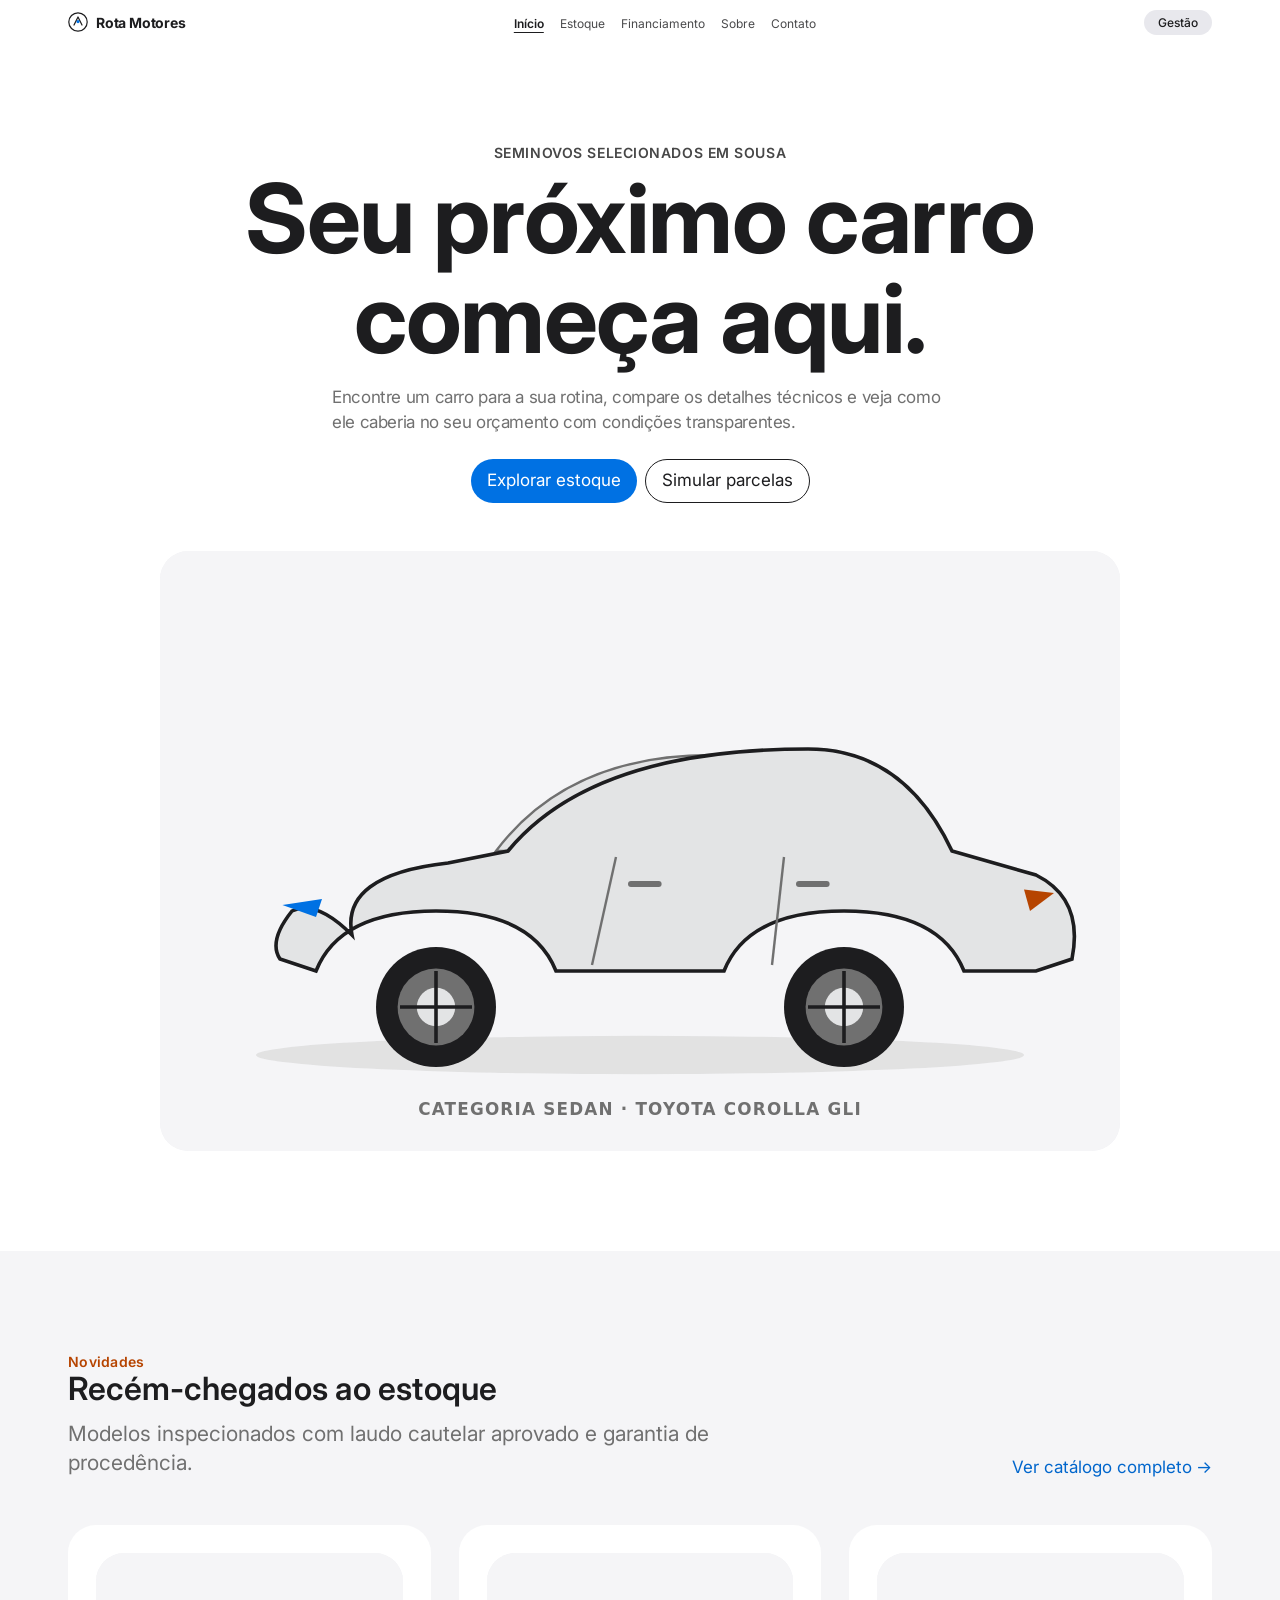
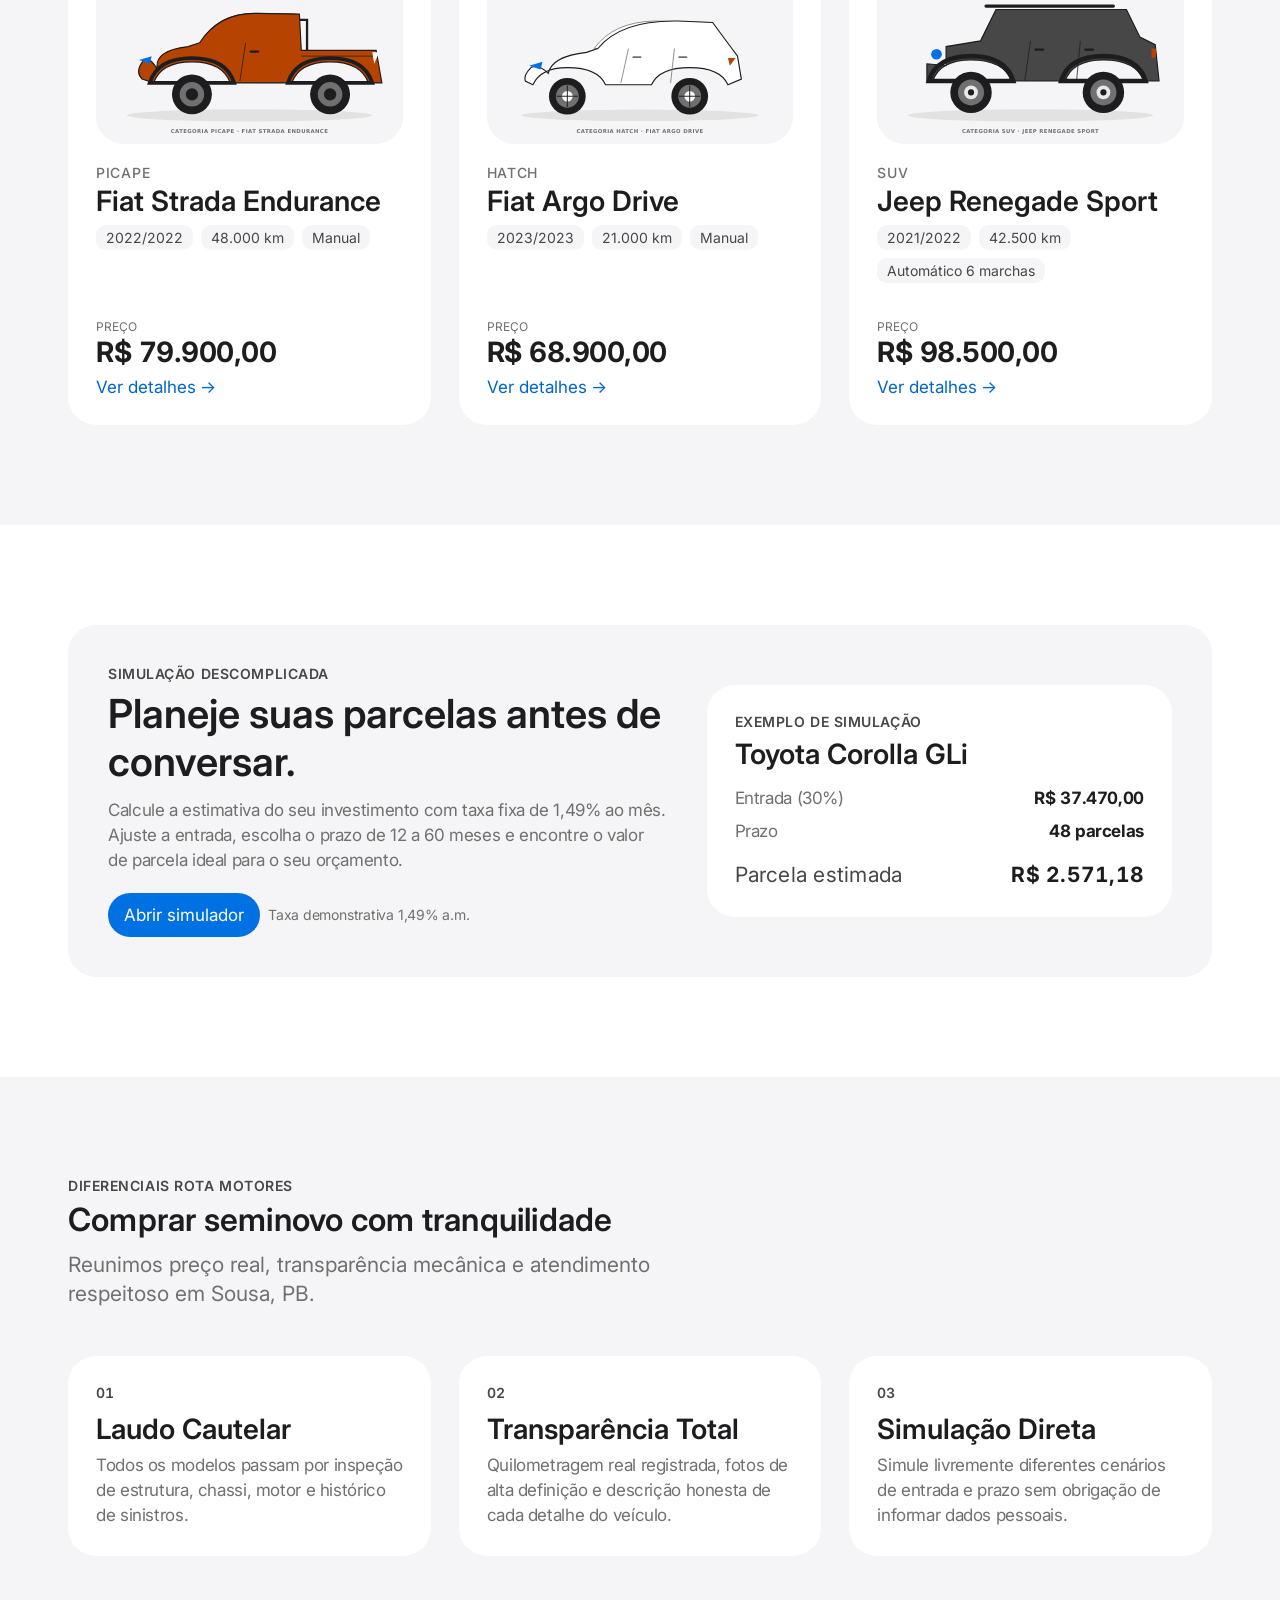
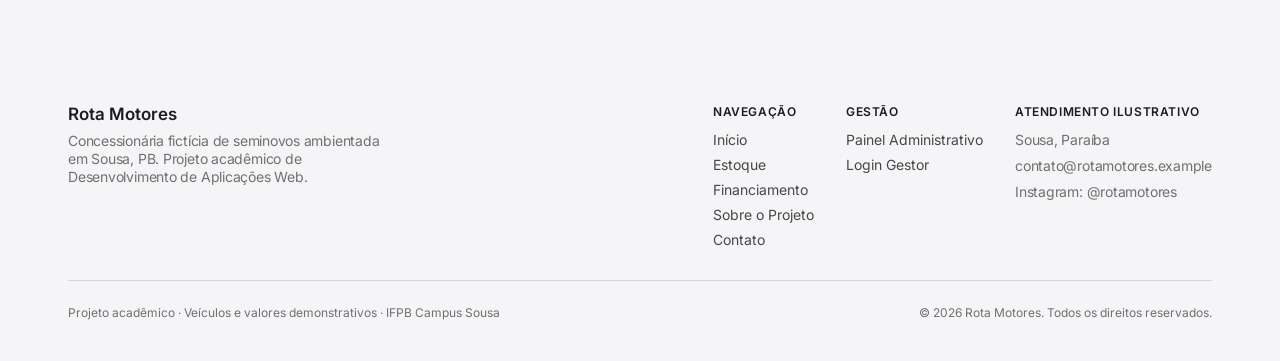
==== site/index.html @ 9c57da7b "Versão incial do site" ====
<!DOCTYPE html>
<html lang="pt-BR">
<head>
  <meta charset="UTF-8">
  <meta name="viewport" content="width=device-width, initial-scale=1.0">
  <title>Rota Motores — Seu próximo carro começa aqui</title>
  <meta name="description" content="Concessionária de seminovos em Sousa, PB. Encontre seu próximo carro, compare detalhes e simule parcelas de financiamento com transparência.">
  <link rel="preconnect" href="https://fonts.googleapis.com">
  <link rel="preconnect" href="https://fonts.gstatic.com" crossorigin>
  <link href="https://fonts.googleapis.com/css2?family=Inter:wght@400;500;600;700&display=swap" rel="stylesheet">
  <link rel="stylesheet" href="css/design-system.css">
</head>
<body class="home-page">

  <!-- Barra de Navegação Global Fixa -->
  <header class="global-nav">
    <div class="nav-container">
      <a href="index.html" class="nav-brand" aria-label="Rota Motores Página Inicial">
        <img src="assets/images/logo.svg" alt="" class="nav-brand-icon">
        <span>Rota Motores</span>
      </a>

      <nav class="nav-menu" aria-label="Navegação Principal">
        <div class="nav-item active"><a href="index.html">Início</a></div>
        <div class="nav-item"><a href="estoque.html">Estoque</a></div>
        <div class="nav-item"><a href="financiamento.html">Financiamento</a></div>
        <div class="nav-item"><a href="sobre.html">Sobre</a></div>
        <div class="nav-item"><a href="contato.html">Contato</a></div>
      </nav>

      <div class="nav-actions">
        <a href="admin.html" class="nav-btn-admin">Gestão</a>
        <button type="button" class="nav-toggle" aria-label="Abrir menu de navegação" aria-expanded="false" aria-controls="mobile-nav">
          <span></span>
          <span></span>
          <span></span>
        </button>
      </div>
    </div>
  </header>

  <!-- Drawer de Navegação Mobile -->
  <nav id="mobile-nav" class="mobile-nav-drawer" aria-label="Menu Mobile">
    <a href="index.html">Início</a>
    <a href="estoque.html">Estoque</a>
    <a href="financiamento.html">Financiamento</a>
    <a href="sobre.html">Sobre</a>
    <a href="contato.html">Contato</a>
    <a href="admin.html">Painel de Gestão</a>
  </nav>

  <main>
    <!-- Seção Hero — "Cathedral of white space" -->
    <section class="section section-hero section-white text-center">
      <div class="container">
        <span class="section-eyebrow">Seminovos Selecionados em Sousa</span>
        <h1 class="text-display home-hero-title">
          Seu próximo carro começa aqui.
        </h1>
        <p class="text-body-sm color-mid-gray home-hero-copy">
          Encontre um carro para a sua rotina, compare os detalhes técnicos e veja como ele caberia no seu orçamento com condições transparentes.
        </p>

        <div class="home-hero-actions">
          <a href="estoque.html" class="btn-pill-primary">Explorar estoque</a>
          <a href="financiamento.html" class="btn-pill-ghost">Simular parcelas</a>
        </div>

        <!-- Imagem Hero em Destaque -->
        <div class="home-hero-media">
          <img src="assets/images/corolla.svg" alt="Toyota Corolla GLi em destaque na vitrine Rota Motores">
        </div>
      </div>
    </section>

    <!-- Seção Catálogo em Destaque (Faixa Canvas) -->
    <section class="section section-canvas">
      <div class="container">
        <div class="section-header home-catalog-header">
          <div>
            <span class="badge-nuevo">Novidades</span>
            <h2 class="section-title">Recém-chegados ao estoque</h2>
            <p class="section-desc">Modelos inspecionados com laudo cautelar aprovado e garantia de procedência.</p>
          </div>
          <a href="estoque.html" class="arrow-link">Ver catálogo completo <span class="arrow" aria-hidden="true">→</span></a>
        </div>

        <!-- Grid de Cards de Destaque -->
        <div class="grid-3" id="recentes-grid">
          <!-- Renderizado via JS dinamicamente a partir do IndexedDB -->
          <div class="card-showcase">
            <div class="card-media">
              <img src="assets/images/corolla.svg" alt="Toyota Corolla GLi">
            </div>
            <div class="card-body">
              <span class="card-eyebrow">Sedan</span>
              <h3 class="card-title">Toyota Corolla GLi</h3>
              <div class="card-specs">
                <span class="spec-chip">2022/2023</span>
                <span class="spec-chip">34.000 km</span>
                <span class="spec-chip">Automático</span>
              </div>
              <div class="card-price-box">
                <div>
                  <span class="card-price-label">Preço</span>
                  <div class="card-price-value">R$ 124.900,00</div>
                </div>
                <a href="veiculo.html?id=1" class="arrow-link">Ver detalhes <span class="arrow" aria-hidden="true">→</span></a>
              </div>
            </div>
          </div>

          <div class="card-showcase">
            <div class="card-media">
              <img src="assets/images/renegade.svg" alt="Jeep Renegade Sport">
            </div>
            <div class="card-body">
              <span class="card-eyebrow">SUV</span>
              <h3 class="card-title">Jeep Renegade Sport</h3>
              <div class="card-specs">
                <span class="spec-chip">2021/2022</span>
                <span class="spec-chip">42.500 km</span>
                <span class="spec-chip">Automático</span>
              </div>
              <div class="card-price-box">
                <div>
                  <span class="card-price-label">Preço</span>
                  <div class="card-price-value">R$ 98.500,00</div>
                </div>
                <a href="veiculo.html?id=2" class="arrow-link">Ver detalhes <span class="arrow" aria-hidden="true">→</span></a>
              </div>
            </div>
          </div>

          <div class="card-showcase">
            <div class="card-media">
              <img src="assets/images/argo.svg" alt="Fiat Argo Drive">
            </div>
            <div class="card-body">
              <span class="card-eyebrow">Hatch</span>
              <h3 class="card-title">Fiat Argo Drive</h3>
              <div class="card-specs">
                <span class="spec-chip">2023/2023</span>
                <span class="spec-chip">21.000 km</span>
                <span class="spec-chip">Manual</span>
              </div>
              <div class="card-price-box">
                <div>
                  <span class="card-price-label">Preço</span>
                  <div class="card-price-value">R$ 68.900,00</div>
                </div>
                <a href="veiculo.html?id=3" class="arrow-link">Ver detalhes <span class="arrow" aria-hidden="true">→</span></a>
              </div>
            </div>
          </div>
        </div>
      </div>
    </section>

    <!-- Seção Financiamento Showcase (Faixa Branca) -->
    <section class="section section-white">
      <div class="container">
        <div class="split-layout home-finance">
          <div>
            <span class="section-eyebrow">Simulação Descomplicada</span>
            <h2 class="text-heading-sm">
              Planeje suas parcelas antes de conversar.
            </h2>
            <p class="text-body-sm color-mid-gray">
              Calcule a estimativa do seu investimento com taxa fixa de 1,49% ao mês. Ajuste a entrada, escolha o prazo de 12 a 60 meses e encontre o valor de parcela ideal para o seu orçamento.
            </p>
            <div class="home-finance-actions">
              <a href="financiamento.html" class="btn-pill-primary">Abrir simulador</a>
              <span class="text-caption color-mid-gray">Taxa demonstrativa 1,49% a.m.</span>
            </div>
          </div>
          <div>
            <div class="panel-surface home-finance-example">
              <div class="section-eyebrow">Exemplo de Simulação</div>
              <div class="card-title">Toyota Corolla GLi</div>
              <div class="home-finance-row text-body-sm">
                <span class="color-mid-gray">Entrada (30%)</span>
                <strong>R$ 37.470,00</strong>
              </div>
              <div class="home-finance-row text-body-sm">
                <span class="color-mid-gray">Prazo</span>
                <strong>48 parcelas</strong>
              </div>
              <div class="home-finance-row home-finance-total text-body">
                <span class="color-deep-gray">Parcela estimada</span>
                <strong>R$ 2.571,18</strong>
              </div>
            </div>
          </div>
        </div>
      </div>
    </section>

    <!-- Seção Pilares de Confiança (Faixa Canvas) -->
    <section class="section section-canvas">
      <div class="container">
        <div class="section-header">
          <span class="section-eyebrow">Diferenciais Rota Motores</span>
          <h2 class="section-title">Comprar seminovo com tranquilidade</h2>
          <p class="section-desc">
            Reunimos preço real, transparência mecânica e atendimento respeitoso em Sousa, PB.
          </p>
        </div>

        <div class="grid-3">
          <div class="card-showcase">
            <div class="home-feature-number">01</div>
            <h3 class="card-title">Laudo Cautelar</h3>
            <p class="text-body-sm color-mid-gray">Todos os modelos passam por inspeção de estrutura, chassi, motor e histórico de sinistros.</p>
          </div>

          <div class="card-showcase">
            <div class="home-feature-number">02</div>
            <h3 class="card-title">Transparência Total</h3>
            <p class="text-body-sm color-mid-gray">Quilometragem real registrada, fotos de alta definição e descrição honesta de cada detalhe do veículo.</p>
          </div>

          <div class="card-showcase">
            <div class="home-feature-number">03</div>
            <h3 class="card-title">Simulação Direta</h3>
            <p class="text-body-sm color-mid-gray">Simule livremente diferentes cenários de entrada e prazo sem obrigação de informar dados pessoais.</p>
          </div>
        </div>
      </div>
    </section>
  </main>

  <!-- Rodapé Global -->
  <footer class="global-footer">
    <div class="container">
      <div class="footer-top">
        <div class="footer-brand">
          <div class="footer-brand-title">Rota Motores</div>
          <p class="text-caption color-mid-gray">
            Concessionária fictícia de seminovos ambientada em Sousa, PB. Projeto acadêmico de Desenvolvimento de Aplicações Web.
          </p>
        </div>

        <div class="footer-links">
          <div class="footer-links-group">
            <h4>Navegação</h4>
            <a href="index.html">Início</a>
            <a href="estoque.html">Estoque</a>
            <a href="financiamento.html">Financiamento</a>
            <a href="sobre.html">Sobre o Projeto</a>
            <a href="contato.html">Contato</a>
          </div>

          <div class="footer-links-group">
            <h4>Gestão</h4>
            <a href="admin.html">Painel Administrativo</a>
            <a href="login.html">Login Gestor</a>
          </div>

          <div class="footer-links-group">
            <h4>Atendimento Ilustrativo</h4>
            <span class="text-caption color-mid-gray">Sousa, Paraíba</span>
            <span class="text-caption color-mid-gray">contato@rotamotores.example</span>
            <span class="text-caption color-mid-gray">Instagram: @rotamotores</span>
          </div>
        </div>
      </div>

      <div class="footer-bottom">
        <div class="footer-notice">
          Projeto acadêmico · Veículos e valores demonstrativos · IFPB Campus Sousa
        </div>
        <div>
          © 2026 Rota Motores. Todos os direitos reservados.
        </div>
      </div>
    </div>
  </footer>

  <script type="module" src="js/nav.mjs"></script>
  <script type="module">
    import { listarVeiculos } from "./js/db.mjs";
    import { formatarMoeda, formatarKm } from "./js/formatters.mjs";

    async function carregarRecentes() {
      try {
        const veiculos = await listarVeiculos();
        const grid = document.getElementById("recentes-grid");
        if (!grid || !veiculos || veiculos.length === 0) return;

        // Pega os 3 mais recentes (ordenados por dataCadastro decrescente ou id)
        const recentes = [...veiculos]
          .sort((a, b) => new Date(b.dataCadastro || 0) - new Date(a.dataCadastro || 0))
          .slice(0, 3);

        grid.innerHTML = recentes.map(v => `
          <div class="card-showcase">
            <div class="card-media">
              <img src="${v.imagemUrl || 'assets/images/corolla.svg'}" alt="${v.nome}">
            </div>
            <div class="card-body">
              <span class="card-eyebrow">${v.categoria || 'Seminovo'}</span>
              <h3 class="card-title">${v.nome}</h3>
              <div class="card-specs">
                <span class="spec-chip">${v.ano || ''}</span>
                <span class="spec-chip">${formatarKm(v.km)}</span>
                <span class="spec-chip">${v.cambio || ''}</span>
              </div>
              <div class="card-price-box">
                <div>
                  <span class="card-price-label">Preço</span>
                  <div class="card-price-value">${formatarMoeda(v.preco)}</div>
                </div>
                <a href="veiculo.html?id=${v.id}" class="arrow-link">Ver detalhes <span class="arrow" aria-hidden="true">→</span></a>
              </div>
            </div>
          </div>
        `).join("");
      } catch (err) {
        console.error("Erro ao carregar recentes:", err);
      }
    }

    document.addEventListener("DOMContentLoaded", carregarRecentes);
  </script>
</body>
</html>
---- site/css/design-system.css ----
/* ==========================================================================
   Design System — Rota Motores
   Baseado na referência visual Apple (España) / Design System Oficial
   "Cathedral of white space with whispered headlines"
   ========================================================================== */

:root {
  /* Colors */
  --color-primary-ink: #1d1d1f;
  --gradient-primary-ink: linear-gradient(184deg, #1d1d1f 20%, #0000f9 76%, #252525 95%);
  --color-mid-gray: #707070;
  --color-deep-gray: #474747;
  --color-hairline: #d6d6d6;
  --color-canvas: #f5f5f7;
  --color-paper: #ffffff;
  --color-cool-wash: #e8e8ed;
  --color-faded-surface: #fafafc;
  --color-quiet-dot: #777779;
  --color-electric-blue: #0071e3;
  --color-electric-blue-hover: #0077ed;
  --color-link-blue: #0066cc;
  --color-ember: #b64400;
  --color-ember-soft: #fff3eb;
  --color-success: #1e7e34;
  --color-success-soft: #edf7ee;

  /* Product finishes swatches */
  --color-sky: #c8d8e0;
  --color-citrus: #dddc8c;
  --color-starlight: #f0e4d3;
  --color-silver: #e3e4e5;
  --color-blush: #e8d0d0;
  --color-indigo: #596680;
  --color-midnight: #2e3642;

  /* Typography Families */
  --font-sf-pro-display: 'SF Pro Display', 'Inter', ui-sans-serif, system-ui, -apple-system, BlinkMacSystemFont, "Segoe UI", Roboto, sans-serif;
  --font-sf-pro-text: 'SF Pro Text', 'Inter', ui-sans-serif, system-ui, -apple-system, BlinkMacSystemFont, "Segoe UI", Roboto, sans-serif;

  /* Typography Scale */
  --text-micro: 12px;
  --leading-micro: 16px;
  --tracking-micro: -0.12px;

  --text-caption: 14px;
  --leading-caption: 18px;
  --tracking-caption: -0.224px;

  --text-body-sm: 17px;
  --leading-body-sm: 25px;
  --tracking-body-sm: -0.374px;

  --text-body: 21px;
  --leading-body: 29px;
  --tracking-body: 0.231px;

  --text-body-lg: 28px;
  --leading-body-lg: 32px;
  --tracking-body-lg: 0.196px;

  --text-subheading: 32px;
  --leading-subheading: 36px;
  --tracking-subheading: 0.128px;

  --text-heading-sm: 40px;
  --leading-heading-sm: 48px;

  --text-heading: 56px;
  --leading-heading: 60px;
  --tracking-heading: -0.28px;

  --text-heading-lg: 80px;
  --leading-heading-lg: 84px;
  --tracking-heading-lg: -1.2px;

  --text-display: 96px;
  --leading-display: 100px;
  --tracking-display: -1.44px;

  /* Typography Weights */
  --font-weight-regular: 400;
  --font-weight-medium: 500;
  --font-weight-semibold: 600;
  --font-weight-bold: 700;

  /* Spacing Scale (4px base) */
  --spacing-4: 4px;
  --spacing-8: 8px;
  --spacing-12: 12px;
  --spacing-16: 16px;
  --spacing-20: 20px;
  --spacing-24: 24px;
  --spacing-28: 28px;
  --spacing-32: 32px;
  --spacing-40: 40px;
  --spacing-44: 44px;
  --spacing-48: 48px;
  --spacing-52: 52px;
  --spacing-64: 64px;
  --spacing-76: 76px;
  --spacing-80: 80px;
  --spacing-100: 100px;
  --spacing-120: 120px;
  --spacing-144: 144px;

  /* Layout */
  --page-max-width: 1200px;
  --section-gap: 100px;
  --card-padding: 28px;
  --nav-height: var(--spacing-44);

  /* Radii */
  --radius-lg: 10px;
  --radius-cards: 28px;
  --radius-badges: 36px;
  --radius-buttons: 980px;
  --radius-smallbuttons: 999px;
  --radius-productimages: 28px;

  /* Transitions */
  --transition-fast: 0.18s cubic-bezier(0.16, 1, 0.3, 1);
  --transition-standard: 0.3s cubic-bezier(0.16, 1, 0.3, 1);
  --transition-smooth: 0.5s cubic-bezier(0.16, 1, 0.3, 1);
}

/* ==========================================================================
   CSS Reset & Base Rules
   ========================================================================== */

*, *::before, *::after {
  box-sizing: border-box;
  margin: 0;
  padding: 0;
}

html {
  font-family: var(--font-sf-pro-text);
  font-size: 16px;
  color: var(--color-primary-ink);
  background-color: var(--color-paper);
  -webkit-font-smoothing: antialiased;
  -moz-osx-font-smoothing: grayscale;
  text-rendering: optimizeLegibility;
  scroll-behavior: smooth;
}

body {
  min-height: 100vh;
  display: flex;
  flex-direction: column;
  color: var(--color-primary-ink);
  background-color: var(--color-paper);
  overflow-wrap: anywhere;
}

main {
  flex: 1 0 auto;
}

img, svg {
  display: block;
  max-width: 100%;
  height: auto;
}

a {
  color: inherit;
  text-decoration: none;
  transition: opacity var(--transition-fast), color var(--transition-fast);
}

:focus-visible {
  outline: 2px solid var(--color-link-blue);
  outline-offset: 2px;
}

button, input, select, textarea {
  font: inherit;
  color: inherit;
  border: none;
}

button {
  cursor: pointer;
  background: none;
}

ul, ol {
  list-style: none;
}

/* ==========================================================================
   Typography Utilities
   ========================================================================== */

.font-display {
  font-family: var(--font-sf-pro-display);
}

.text-display {
  font-family: var(--font-sf-pro-display);
  font-size: var(--text-display);
  line-height: var(--leading-display);
  letter-spacing: var(--tracking-display);
  font-weight: var(--font-weight-bold);
}

.text-heading-lg {
  font-family: var(--font-sf-pro-display);
  font-size: var(--text-heading-lg);
  line-height: var(--leading-heading-lg);
  letter-spacing: var(--tracking-heading-lg);
  font-weight: var(--font-weight-bold);
}

.text-heading {
  font-family: var(--font-sf-pro-display);
  font-size: var(--text-heading);
  line-height: var(--leading-heading);
  letter-spacing: var(--tracking-heading);
  font-weight: var(--font-weight-semibold);
}

.text-heading-sm {
  font-family: var(--font-sf-pro-display);
  font-size: var(--text-heading-sm);
  line-height: var(--leading-heading-sm);
  font-weight: var(--font-weight-semibold);
}

.text-subheading {
  font-family: var(--font-sf-pro-display);
  font-size: var(--text-subheading);
  line-height: var(--leading-subheading);
  letter-spacing: var(--tracking-subheading);
  font-weight: var(--font-weight-semibold);
}

.text-body-lg {
  font-size: var(--text-body-lg);
  line-height: var(--leading-body-lg);
  letter-spacing: var(--tracking-body-lg);
  font-weight: var(--font-weight-regular);
}

.text-body {
  font-size: var(--text-body);
  line-height: var(--leading-body);
  letter-spacing: var(--tracking-body);
  font-weight: var(--font-weight-regular);
}

.text-body-sm {
  font-size: var(--text-body-sm);
  line-height: var(--leading-body-sm);
  letter-spacing: var(--tracking-body-sm);
  font-weight: var(--font-weight-regular);
}

.text-caption {
  font-size: var(--text-caption);
  line-height: var(--leading-caption);
  letter-spacing: var(--tracking-caption);
  font-weight: var(--font-weight-regular);
}

.text-micro {
  font-size: var(--text-micro);
  line-height: var(--leading-micro);
  letter-spacing: var(--tracking-micro);
  font-weight: var(--font-weight-regular);
}

.color-primary { color: var(--color-primary-ink); }
.color-mid-gray { color: var(--color-mid-gray); }
.color-deep-gray { color: var(--color-deep-gray); }
.color-blue { color: var(--color-link-blue); }
.color-ember { color: var(--color-ember); }

.text-center { text-align: center; }
.text-left { text-align: left; }
.text-right { text-align: right; }

/* ==========================================================================
   Layout Containers & Alternating Bands
   ========================================================================== */

.container {
  width: 100%;
  max-width: var(--page-max-width);
  margin-left: auto;
  margin-right: auto;
  padding-left: var(--spacing-28);
  padding-right: var(--spacing-28);
}

.container-narrow {
  width: 100%;
  max-width: 760px;
  margin-left: auto;
  margin-right: auto;
  padding-left: var(--spacing-28);
  padding-right: var(--spacing-28);
}

.section {
  width: 100%;
  padding-top: var(--section-gap);
  padding-bottom: var(--section-gap);
  position: relative;
}

.section-hero {
  padding-top: 60px;
  padding-bottom: 90px;
}

.section-compact {
  padding-top: 60px;
  padding-bottom: 60px;
}

/* Alternating white/canvas bands */
.section-white {
  background-color: var(--color-paper);
}

.section-canvas {
  background-color: var(--color-canvas);
}

.section-header {
  margin-bottom: var(--spacing-48);
}

.section-eyebrow {
  display: block;
  font-size: var(--text-caption);
  letter-spacing: 0.04em;
  text-transform: uppercase;
  color: var(--color-ember);
  font-weight: var(--font-weight-semibold);
  margin-bottom: var(--spacing-8);
}

.section-title {
  font-family: var(--font-sf-pro-display);
  font-size: var(--text-heading-sm);
  line-height: var(--leading-heading-sm);
  font-weight: var(--font-weight-semibold);
  color: var(--color-primary-ink);
  letter-spacing: 0.007em;
}

.section-desc {
  margin-top: var(--spacing-12);
  font-size: var(--text-body-sm);
  line-height: var(--leading-body-sm);
  color: var(--color-mid-gray);
  max-width: 680px;
}

/* ==========================================================================
   Global Sticky Navigation
   ========================================================================== */

.global-nav {
  position: sticky;
  top: 0;
  left: 0;
  width: 100%;
  height: var(--nav-height);
  background-color: rgba(255, 255, 255, 0.85);
  backdrop-filter: saturate(180%) blur(20px);
  -webkit-backdrop-filter: saturate(180%) blur(20px);
  z-index: 999;
  transition: background-color var(--transition-fast);
}

.global-nav .nav-container {
  display: flex;
  align-items: center;
  justify-content: space-between;
  height: 100%;
  max-width: var(--page-max-width);
  margin: 0 auto;
  padding: 0 var(--spacing-28);
}

.nav-brand {
  display: flex;
  align-items: center;
  gap: var(--spacing-8);
  font-family: var(--font-sf-pro-display);
  font-size: var(--text-caption);
  font-weight: var(--font-weight-bold);
  letter-spacing: -0.2px;
  color: var(--color-primary-ink);
}

.nav-brand-icon {
  width: 20px;
  height: 20px;
  fill: currentColor;
}

.nav-menu {
  display: flex;
  align-items: center;
  gap: var(--spacing-8);
}

.nav-item a {
  font-size: var(--text-micro);
  font-weight: var(--font-weight-regular);
  color: var(--color-primary-ink);
  opacity: 0.8;
  padding: 6px var(--spacing-4);
  transition: opacity var(--transition-fast), color var(--transition-fast);
}

.nav-item a:hover {
  opacity: 1;
}

.nav-item.active a {
  opacity: 1;
  font-weight: var(--font-weight-semibold);
  text-decoration: underline;
  text-underline-offset: 4px;
}

.nav-actions {
  display: flex;
  align-items: center;
  gap: var(--spacing-12);
}

.nav-btn-admin {
  font-size: var(--text-micro);
  font-weight: var(--font-weight-medium);
  padding: 5px 14px;
  border-radius: var(--radius-smallbuttons);
  background-color: var(--color-cool-wash);
  color: var(--color-primary-ink);
  transition: background-color var(--transition-fast);
}

.nav-btn-admin:hover {
  background-color: var(--color-hairline);
}

/* Mobile Nav Toggle */
.nav-toggle {
  display: none;
  flex-direction: column;
  justify-content: center;
  align-items: center;
  width: var(--spacing-44);
  height: var(--spacing-44);
  border-radius: var(--radius-lg);
  gap: 5px;
  background: transparent;
  cursor: pointer;
  z-index: 1001;
}

.nav-toggle span {
  display: block;
  width: 20px;
  height: 1.5px;
  background-color: var(--color-primary-ink);
  transition: transform var(--transition-standard), opacity var(--transition-standard);
}

/* Mobile Nav Drawer */
.mobile-nav-drawer {
  display: none;
  position: fixed;
  inset: var(--nav-height) 0 0;
  background-color: var(--color-faded-surface);
  padding: var(--spacing-20);
  flex-direction: column;
  gap: var(--spacing-8);
  overflow-y: auto;
  overscroll-behavior: contain;
  z-index: 998;
}

.mobile-nav-drawer a {
  display: flex;
  align-items: center;
  flex: 0 0 auto;
  min-height: var(--spacing-44);
  font-size: var(--text-body);
  font-weight: var(--font-weight-semibold);
  color: var(--color-primary-ink);
  padding: var(--spacing-8) var(--spacing-4);
  border-bottom: 1px solid var(--color-cool-wash);
}

.mobile-nav-drawer a.active {
  text-decoration: underline;
  text-underline-offset: 4px;
}

/* ==========================================================================
   Buttons & Interactive Elements
   ========================================================================== */

/* Primary CTA — Filled Pill Button */
.btn-pill-primary {
  display: inline-flex;
  align-items: center;
  justify-content: center;
  gap: var(--spacing-8);
  font-size: var(--text-body-sm);
  font-weight: var(--font-weight-regular);
  color: var(--color-paper);
  background-color: var(--color-electric-blue);
  border-radius: var(--radius-buttons);
  padding: 11px var(--spacing-16);
  min-height: 44px;
  text-decoration: none;
  line-height: 1.24;
  text-align: center;
  transition: background-color var(--transition-fast), transform var(--transition-fast);
  box-shadow: none;
  border: none;
}

.btn-pill-primary:hover {
  background-color: var(--color-electric-blue-hover);
  color: var(--color-paper);
  transform: scale(1.01);
}

.btn-pill-primary:active {
  transform: scale(0.99);
}

/* Secondary CTA — Ghost Pill Button */
.btn-pill-ghost {
  display: inline-flex;
  align-items: center;
  justify-content: center;
  gap: var(--spacing-8);
  font-size: var(--text-body-sm);
  font-weight: var(--font-weight-regular);
  color: var(--color-primary-ink);
  background-color: transparent;
  border: 1px solid var(--color-primary-ink);
  border-radius: var(--radius-smallbuttons);
  padding: 10px var(--spacing-16);
  min-height: 44px;
  text-decoration: none;
  line-height: 1.24;
  text-align: center;
  transition: background-color var(--transition-fast), color var(--transition-fast), transform var(--transition-fast);
}

.btn-pill-ghost:hover {
  background-color: var(--color-cool-wash);
  color: var(--color-primary-ink);
}

.btn-pill-ghost:active {
  transform: scale(0.99);
}

/* Danger Pill Button */
.btn-pill-danger {
  display: inline-flex;
  align-items: center;
  justify-content: center;
  gap: var(--spacing-8);
  font-size: var(--text-body-sm);
  font-weight: var(--font-weight-medium);
  color: var(--color-paper);
  background-color: var(--color-ember);
  border-radius: var(--radius-buttons);
  padding: 10px 20px;
  min-height: 40px;
  line-height: 1;
  transition: opacity var(--transition-fast), transform var(--transition-fast);
}

.btn-pill-danger:hover {
  opacity: 0.9;
}

/* Small Pill Button */
.btn-pill-sm {
  font-size: var(--text-caption);
  padding: 8px 16px;
  min-height: 34px;
  border-radius: var(--radius-smallbuttons);
}

/* Inline Link with Arrow */
.arrow-link {
  display: inline-flex;
  align-items: center;
  gap: 4px;
  font-size: var(--text-body-sm);
  font-weight: var(--font-weight-regular);
  color: var(--color-link-blue);
  text-decoration: none;
  transition: gap var(--transition-fast);
}

.arrow-link span.arrow {
  transition: transform var(--transition-fast);
}

.arrow-link:hover {
  text-decoration: underline;
}

.arrow-link:hover span.arrow {
  transform: translateX(3px);
}

/* Hairline Link */
.hairline-link {
  font-size: var(--text-caption);
  color: var(--color-deep-gray);
  border-bottom: 1px solid var(--color-hairline);
  padding-bottom: 2px;
  transition: border-color var(--transition-fast), color var(--transition-fast);
}

.hairline-link:hover {
  color: var(--color-primary-ink);
  border-color: var(--color-primary-ink);
}

/* Badges */
.badge-pill {
  display: inline-flex;
  align-items: center;
  gap: 6px;
  padding: 4px 12px;
  border-radius: var(--radius-badges);
  font-size: var(--text-caption);
  font-weight: var(--font-weight-medium);
}

.badge-ember {
  color: var(--color-ember);
  background-color: var(--color-ember-soft);
}

.badge-cool {
  color: var(--color-deep-gray);
  background-color: var(--color-cool-wash);
}

.badge-nuevo {
  color: var(--color-ember);
  font-size: var(--text-caption);
  font-weight: var(--font-weight-semibold);
  letter-spacing: 0.02em;
}

/* ==========================================================================
   Cards & Surfaces (Strictly No Shadows, 28px Radius)
   ========================================================================== */

.card-showcase {
  background-color: var(--color-paper);
  border-radius: var(--radius-cards);
  padding: var(--card-padding);
  box-shadow: none;
  border: none;
  display: flex;
  flex-direction: column;
  transition: transform var(--transition-standard);
  position: relative;
  overflow: hidden;
}

.card-showcase:hover {
  transform: translateY(-4px);
}

.card-showcase-canvas {
  background-color: var(--color-canvas);
}

.card-media {
  width: 100%;
  aspect-ratio: 16 / 10;
  border-radius: var(--radius-productimages);
  overflow: hidden;
  background-color: var(--color-canvas);
  position: relative;
  margin-bottom: var(--spacing-20);
  display: flex;
  align-items: center;
  justify-content: center;
}

.card-showcase-canvas .card-media {
  background-color: var(--color-paper);
}

.card-media img {
  width: 100%;
  height: 100%;
  object-fit: cover;
  transition: transform var(--transition-smooth);
}

.card-showcase:hover .card-media img {
  transform: scale(1.03);
}

.card-body {
  display: flex;
  flex-direction: column;
  flex: 1;
}

.card-eyebrow {
  font-size: var(--text-caption);
  color: var(--color-mid-gray);
  margin-bottom: var(--spacing-4);
  text-transform: uppercase;
  letter-spacing: 0.05em;
  font-weight: var(--font-weight-medium);
}

.card-title {
  font-family: var(--font-sf-pro-display);
  font-size: var(--text-body-lg);
  line-height: var(--leading-body-lg);
  font-weight: var(--font-weight-semibold);
  color: var(--color-primary-ink);
  margin-bottom: var(--spacing-8);
}

.card-specs {
  display: flex;
  flex-wrap: wrap;
  gap: var(--spacing-8);
  margin-bottom: var(--spacing-16);
}

.spec-chip {
  font-size: var(--text-caption);
  color: var(--color-deep-gray);
  background-color: var(--color-canvas);
  padding: 4px 10px;
  border-radius: var(--radius-lg);
}

.card-showcase-canvas .spec-chip {
  background-color: var(--color-paper);
}

.card-price-box {
  margin-top: auto;
  display: flex;
  flex-wrap: wrap;
  gap: var(--spacing-8) var(--spacing-12);
  align-items: baseline;
  justify-content: space-between;
  padding-top: var(--spacing-16);
  border-top: 1px solid var(--color-cool-wash);
}

.card-price-label {
  font-size: var(--text-micro);
  color: var(--color-mid-gray);
  text-transform: uppercase;
}

.card-price-value {
  font-family: var(--font-sf-pro-display);
  font-size: var(--text-body-lg);
  font-weight: var(--font-weight-bold);
  color: var(--color-primary-ink);
  letter-spacing: -0.5px;
  font-variant-numeric: lining-nums tabular-nums;
}

/* Grids */
.grid-3 {
  display: grid;
  grid-template-columns: repeat(3, minmax(0, 1fr));
  gap: var(--spacing-28);
}

.grid-2 {
  display: grid;
  grid-template-columns: repeat(2, minmax(0, 1fr));
  gap: var(--spacing-28);
}

.grid-4 {
  display: grid;
  grid-template-columns: repeat(4, minmax(0, 1fr));
  gap: var(--spacing-24);
}

.split-layout {
  display: grid;
  grid-template-columns: minmax(0, var(--split-main, 1.2fr)) minmax(0, 1fr);
  gap: var(--spacing-40);
  align-items: start;
}

.panel-surface {
  background-color: var(--color-paper);
  border-radius: var(--radius-cards);
  padding: var(--card-padding);
}

.sticky-panel {
  position: sticky;
  top: calc(var(--nav-height) + var(--spacing-24));
}

/* ==========================================================================
   Form Controls
   ========================================================================== */

.form-group {
  margin-bottom: var(--spacing-20);
}

.form-label {
  display: block;
  font-size: var(--text-caption);
  font-weight: var(--font-weight-medium);
  color: var(--color-deep-gray);
  margin-bottom: var(--spacing-8);
}

.form-input, .form-select, .form-textarea {
  width: 100%;
  min-width: 0;
  padding: 14px 18px;
  font-size: var(--text-body-sm);
  color: var(--color-primary-ink);
  background-color: var(--color-paper);
  border: 1px solid var(--color-hairline);
  border-radius: var(--radius-lg);
  transition: border-color var(--transition-fast), box-shadow var(--transition-fast);
}

.form-select {
  min-height: var(--spacing-48);
  padding-inline: var(--spacing-12);
}

.form-input:focus, .form-select:focus, .form-textarea:focus {
  border-color: var(--color-electric-blue);
  box-shadow: 0 0 0 3px rgba(0, 113, 227, 0.15);
}

.form-input::placeholder, .form-textarea::placeholder {
  color: #a1a1a6;
}

.form-textarea {
  resize: vertical;
  min-height: 120px;
}

.form-help {
  font-size: var(--text-micro);
  color: var(--color-mid-gray);
  margin-top: var(--spacing-4);
}

.form-error {
  font-size: var(--text-caption);
  color: var(--color-ember);
  margin-top: var(--spacing-6);
  display: none;
}

.form-error.visible {
  display: block;
}

/* Custom File Upload */
.upload-dropzone {
  border: 2px dashed var(--color-hairline);
  border-radius: var(--radius-cards);
  padding: var(--spacing-32);
  text-align: center;
  background-color: var(--color-canvas);
  cursor: pointer;
  transition: border-color var(--transition-fast), background-color var(--transition-fast);
}

.upload-dropzone:hover {
  border-color: var(--color-electric-blue);
  background-color: var(--color-cool-wash);
}

.upload-preview {
  margin-top: var(--spacing-16);
  width: 100%;
  max-width: 380px;
  aspect-ratio: 16 / 10;
  border-radius: var(--radius-productimages);
  overflow: hidden;
  background-color: var(--color-cool-wash);
  position: relative;
  display: none;
}

.upload-preview img {
  width: 100%;
  height: 100%;
  object-fit: cover;
}

.upload-preview.has-image {
  display: block;
}

/* ==========================================================================
   Alerts & Notifications
   ========================================================================== */

.alert-notice {
  padding: var(--spacing-16) var(--spacing-20);
  border-radius: var(--radius-lg);
  font-size: var(--text-caption);
  line-height: var(--leading-caption);
  margin-bottom: var(--spacing-20);
  background-color: var(--color-cool-wash);
  color: var(--color-deep-gray);
  border-left: 3px solid var(--color-mid-gray);
}

.alert-academic {
  background-color: #fdf7e7;
  color: #7a5806;
  border-left: 3px solid #f5a623;
}

.alert-error {
  background-color: var(--color-ember-soft);
  color: var(--color-ember);
  border-left: 3px solid var(--color-ember);
}

.alert-success {
  background-color: var(--color-success-soft);
  color: var(--color-success);
  border-left: 3px solid var(--color-success);
}

/* Modal Dialog */
.modal-backdrop {
  position: fixed;
  inset: 0;
  background-color: rgba(0, 0, 0, 0.45);
  backdrop-filter: blur(8px);
  -webkit-backdrop-filter: blur(8px);
  display: flex;
  align-items: center;
  justify-content: center;
  z-index: 2000;
  opacity: 0;
  visibility: hidden;
  pointer-events: none;
  transition: opacity var(--transition-standard);
  padding: var(--spacing-20);
}

.modal-backdrop.open {
  opacity: 1;
  visibility: visible;
  pointer-events: auto;
}

.modal-card {
  background-color: var(--color-paper);
  border-radius: var(--radius-cards);
  padding: var(--spacing-40);
  width: 100%;
  max-width: 460px;
  max-height: calc(100dvh - 40px);
  overflow-y: auto;
  transform: scale(0.96);
  transition: transform var(--transition-standard);
}

.modal-backdrop.open .modal-card {
  transform: scale(1);
}

/* ==========================================================================
   Global Footer
   ========================================================================== */

.global-footer {
  background-color: var(--color-canvas);
  padding: var(--spacing-48) 0 var(--spacing-40);
  color: var(--color-mid-gray);
  font-size: var(--text-caption);
}

.footer-top {
  display: flex;
  justify-content: space-between;
  align-items: flex-start;
  flex-wrap: wrap;
  gap: var(--spacing-32);
  margin-bottom: var(--spacing-32);
}

.footer-brand {
  max-width: 320px;
}

.footer-brand-title {
  font-family: var(--font-sf-pro-display);
  font-weight: var(--font-weight-semibold);
  color: var(--color-primary-ink);
  font-size: var(--text-body-sm);
  margin-bottom: var(--spacing-8);
}

.footer-links {
  display: flex;
  gap: var(--spacing-32);
  flex-wrap: wrap;
}

.footer-links-group {
  display: flex;
  flex-direction: column;
  gap: var(--spacing-8);
}

.footer-links-group h4 {
  font-size: var(--text-micro);
  text-transform: uppercase;
  letter-spacing: 0.05em;
  color: var(--color-primary-ink);
  font-weight: var(--font-weight-semibold);
  margin-bottom: var(--spacing-4);
}

.footer-links-group a {
  color: var(--color-deep-gray);
  font-size: var(--text-caption);
  transition: color var(--transition-fast);
}

.footer-links-group a:hover {
  color: var(--color-link-blue);
}

.footer-bottom {
  padding-top: var(--spacing-24);
  border-top: 1px solid var(--color-hairline);
  display: flex;
  justify-content: space-between;
  align-items: center;
  flex-wrap: wrap;
  gap: var(--spacing-16);
  font-size: var(--text-micro);
  line-height: var(--leading-micro);
}

.footer-notice {
  color: var(--color-mid-gray);
}

/* Home */
.home-page .section-hero {
  padding-block: var(--section-gap);
}

.home-page .section-eyebrow {
  color: var(--color-deep-gray);
}

.home-hero-title {
  max-width: 1000px;
  margin: 0 auto var(--spacing-16);
  font-size: clamp(56px, 7.5vw, var(--text-display));
  line-height: 1.04;
  text-wrap: balance;
}

.home-hero-copy {
  max-width: 56ch;
  margin: 0 auto var(--spacing-24);
  text-align: left;
}

.home-hero-actions,
.home-finance-actions {
  display: flex;
  align-items: center;
  flex-wrap: wrap;
  gap: var(--spacing-8);
}

.home-hero-actions {
  justify-content: center;
  margin-bottom: var(--spacing-48);
}

.home-hero-media {
  max-width: 960px;
  margin-inline: auto;
  border-radius: var(--radius-productimages);
  overflow: hidden;
  background-color: var(--color-canvas);
}

.home-hero-media img {
  width: 100%;
}

.home-catalog-header {
  display: flex;
  justify-content: space-between;
  align-items: flex-end;
  flex-wrap: wrap;
  gap: var(--spacing-12);
}

.home-page .section-title {
  font-size: var(--text-subheading);
  line-height: var(--leading-subheading);
}

.home-page .section-desc {
  font-size: var(--text-body);
  line-height: var(--leading-body);
}

.home-page .card-price-box {
  border-top: none;
}

.home-finance {
  align-items: center;
  padding: var(--spacing-40);
  border-radius: var(--radius-cards);
  background-color: var(--color-canvas);
}

.home-finance h2 {
  margin-bottom: var(--spacing-12);
}

.home-finance p {
  margin-bottom: var(--spacing-20);
}

.home-finance-example .card-title {
  margin-bottom: var(--spacing-16);
}

.home-finance-row {
  display: flex;
  flex-wrap: wrap;
  justify-content: space-between;
  align-items: baseline;
  gap: var(--spacing-4) var(--spacing-12);
  margin-bottom: var(--spacing-8);
}

.home-finance-total {
  margin-bottom: 0;
  padding-top: var(--spacing-8);
}

.home-finance-row strong,
.home-feature-number {
  font-variant-numeric: lining-nums tabular-nums;
}

.home-feature-number {
  color: var(--color-deep-gray);
  font-size: var(--text-caption);
  font-weight: var(--font-weight-semibold);
  margin-bottom: var(--spacing-12);
}

/* ==========================================================================
   Responsive Adaptations
   ========================================================================== */

@media (max-width: 1024px) {
  .grid-3 {
    grid-template-columns: repeat(2, minmax(0, 1fr));
  }
  .grid-4 {
    grid-template-columns: repeat(2, minmax(0, 1fr));
  }
}

@media (max-width: 768px) {
  :root {
    --text-display: clamp(40px, 8vw, 48px);
    --leading-display: 1.08;
    --tracking-display: -0.8px;

    --text-heading-lg: 40px;
    --leading-heading-lg: 44px;

    --text-heading: 32px;
    --leading-heading: 36px;

    --text-heading-sm: 28px;
    --leading-heading-sm: 32px;

    --section-gap: var(--spacing-52);
    --card-padding: var(--spacing-20);
  }

  .nav-menu, .nav-btn-admin {
    display: none;
  }

  .nav-toggle {
    display: flex;
  }

  .global-nav .nav-container {
    padding-inline: var(--spacing-20);
  }

  .mobile-nav-drawer.open {
    display: flex;
  }

  .mobile-menu-open {
    overflow: hidden;
  }

  .grid-3, .grid-2, .grid-4, .split-layout {
    grid-template-columns: minmax(0, 1fr);
  }

  .split-layout {
    gap: var(--spacing-24);
  }

  .sticky-panel {
    position: static;
  }

  .btn-pill-sm, .btn-pill-danger, .arrow-link {
    min-height: var(--spacing-44);
  }

  .modal-card, .upload-dropzone {
    padding: var(--card-padding);
  }

  .home-hero-title {
    font-size: var(--text-display);
    line-height: var(--leading-display);
  }

  .home-hero-actions,
  .home-page .section-header {
    margin-bottom: var(--spacing-28);
  }

  .home-page .section-desc {
    font-size: var(--text-body-sm);
    line-height: var(--leading-body-sm);
  }

  .home-finance {
    padding: var(--card-padding);
  }

  .container, .container-narrow {
    padding-left: var(--spacing-20);
    padding-right: var(--spacing-20);
  }

  .footer-top {
    flex-direction: column;
  }

  .footer-links-group a {
    display: flex;
    align-items: center;
    min-height: var(--spacing-44);
  }
}
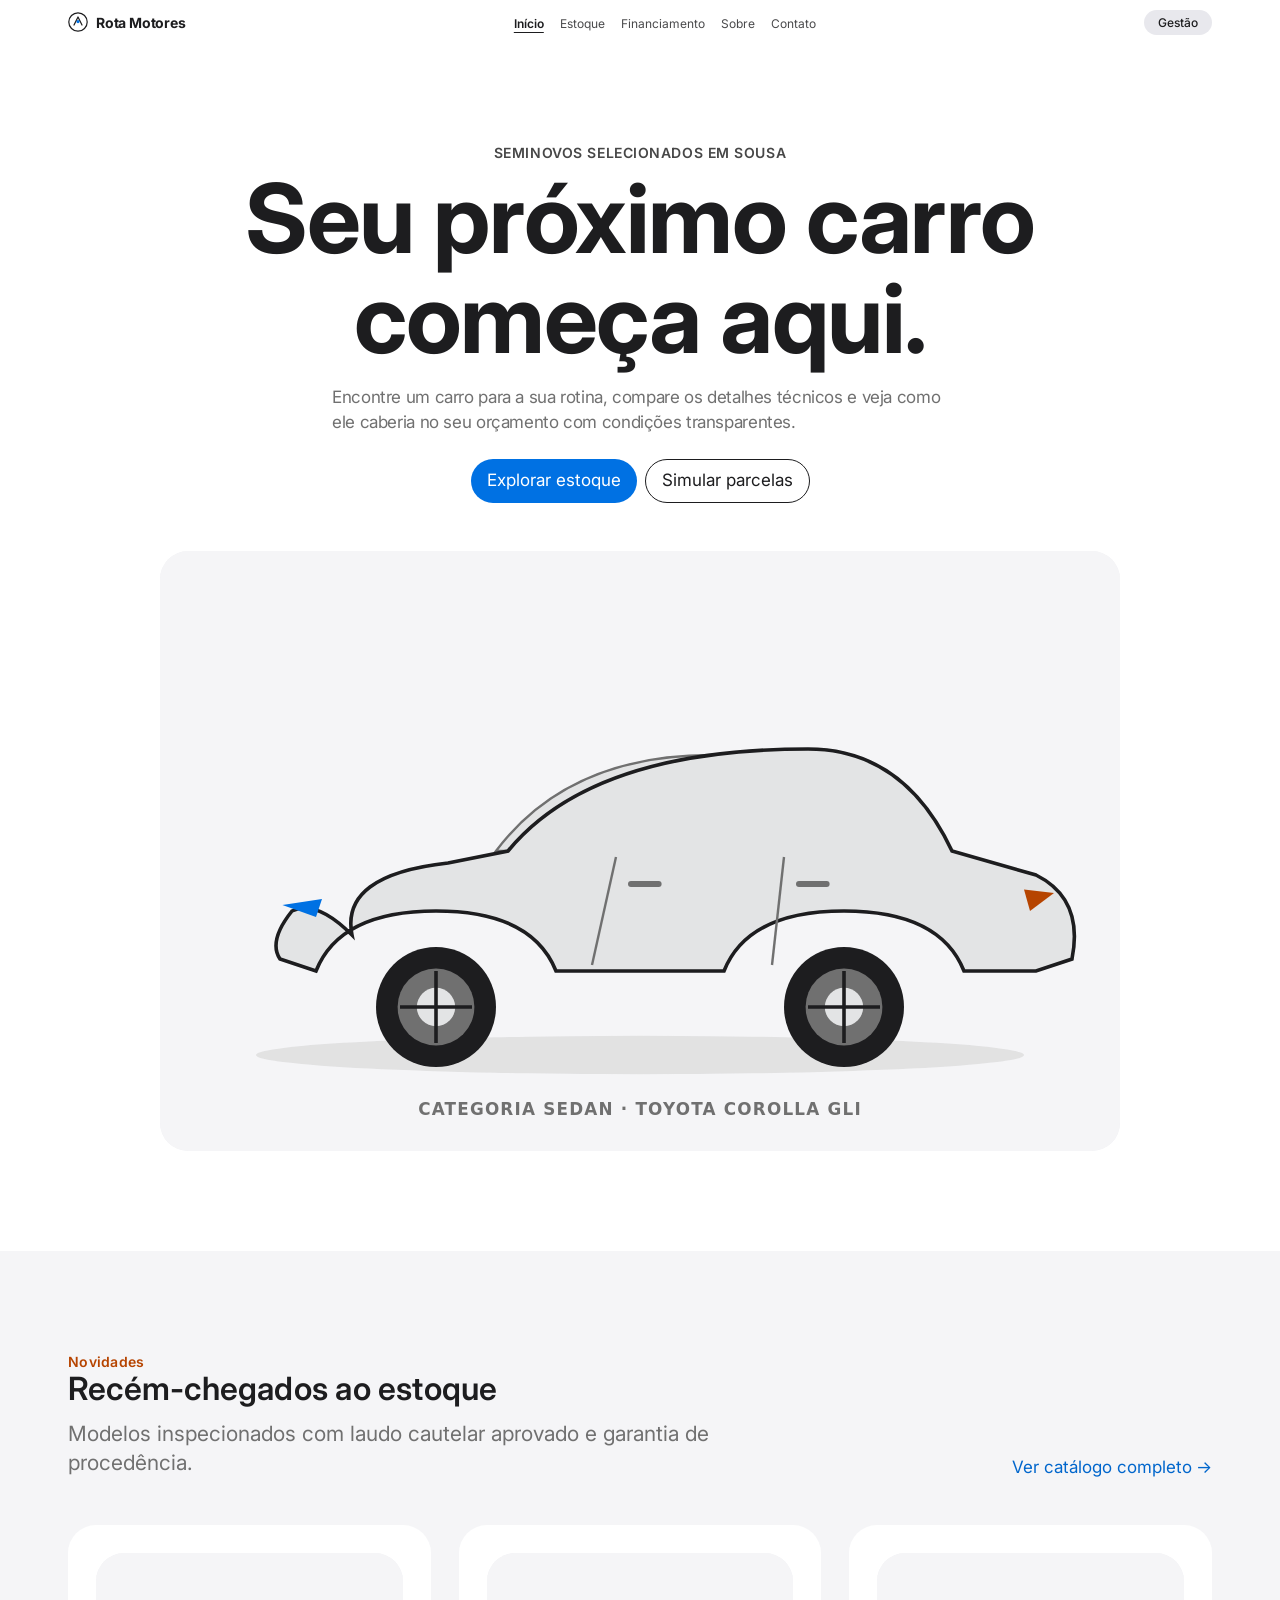
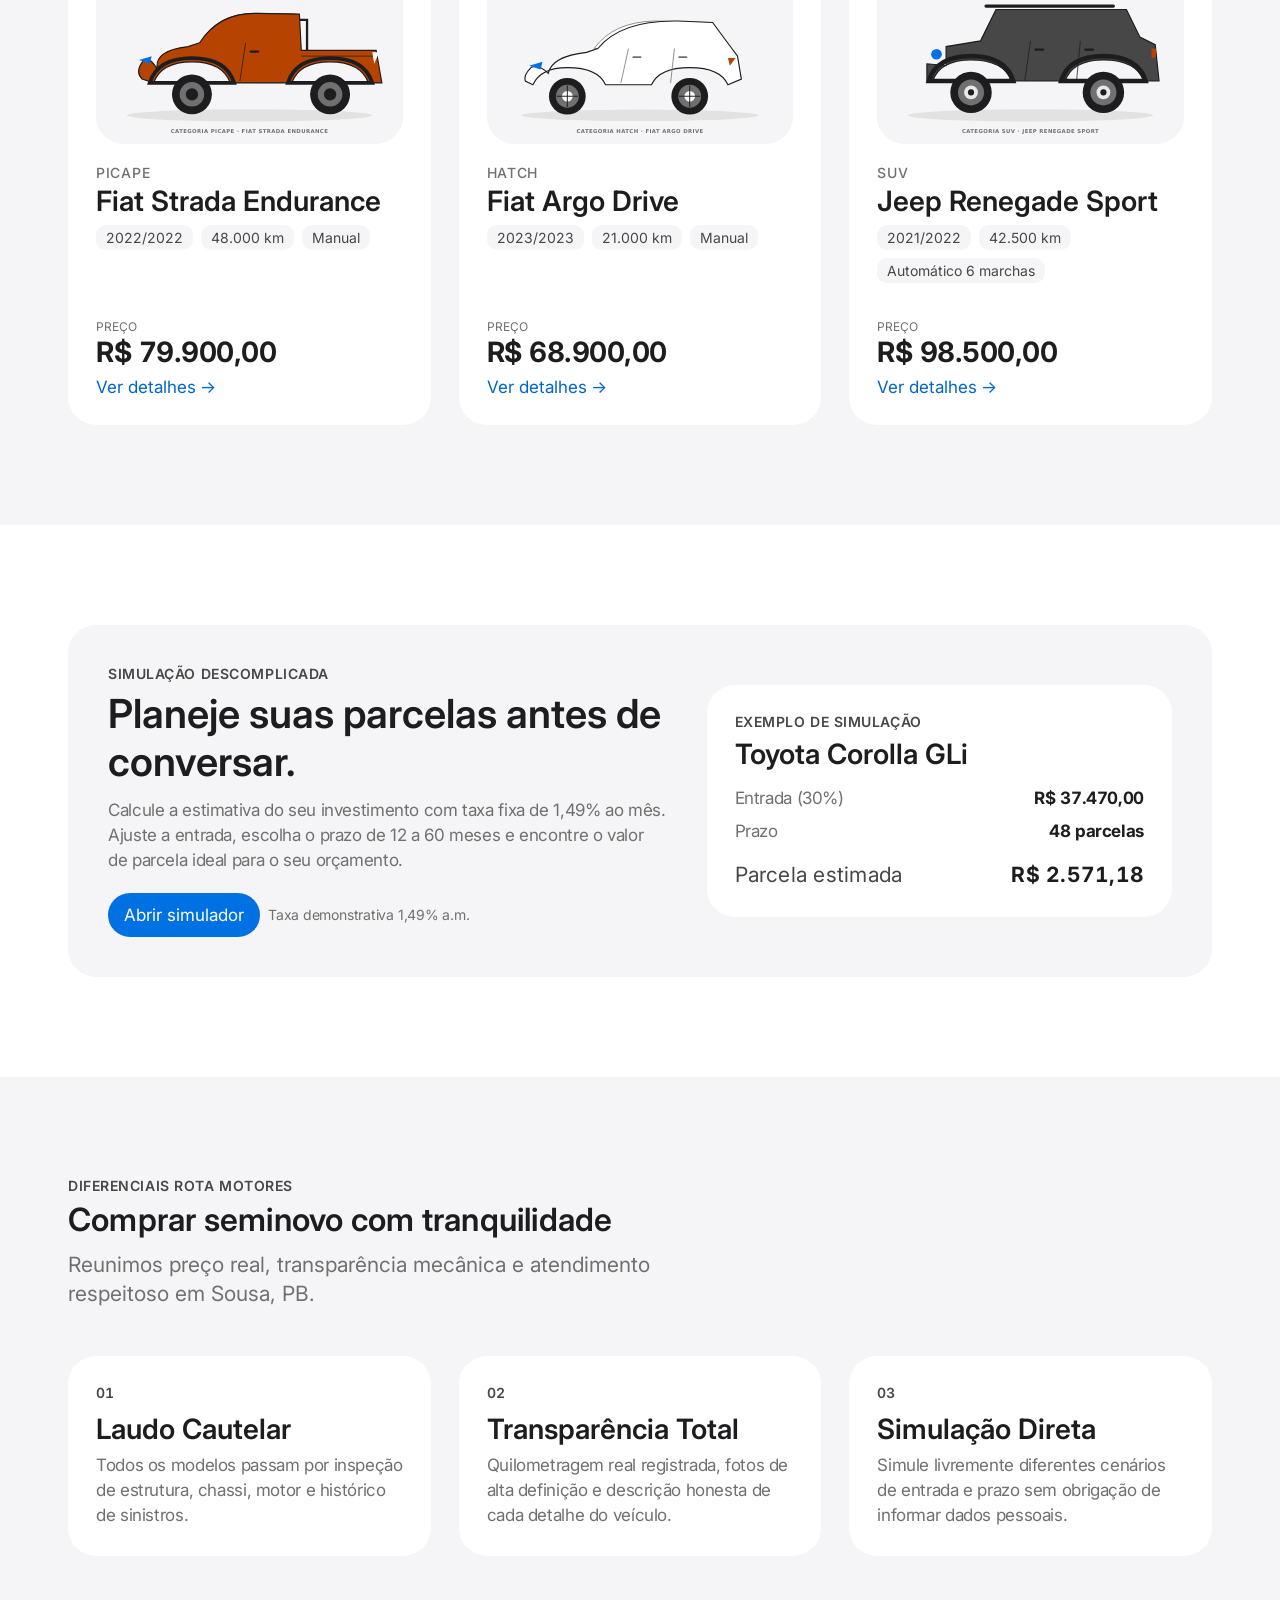
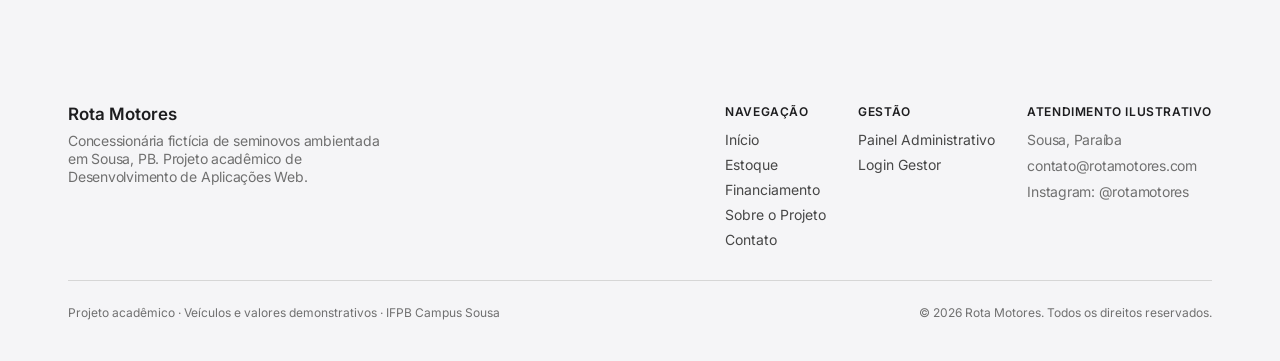
==== commit 01a3ba51: "Melhorias na aplicação" ====
--- a/site/index.html
+++ b/site/index.html
@@ -260,7 +260,7 @@
           <div class="footer-links-group">
             <h4>Atendimento Ilustrativo</h4>
             <span class="text-caption color-mid-gray">Sousa, Paraíba</span>
-            <span class="text-caption color-mid-gray">contato@rotamotores.example</span>
+            <span class="text-caption color-mid-gray">contato@rotamotores.com</span>
             <span class="text-caption color-mid-gray">Instagram: @rotamotores</span>
           </div>
         </div>
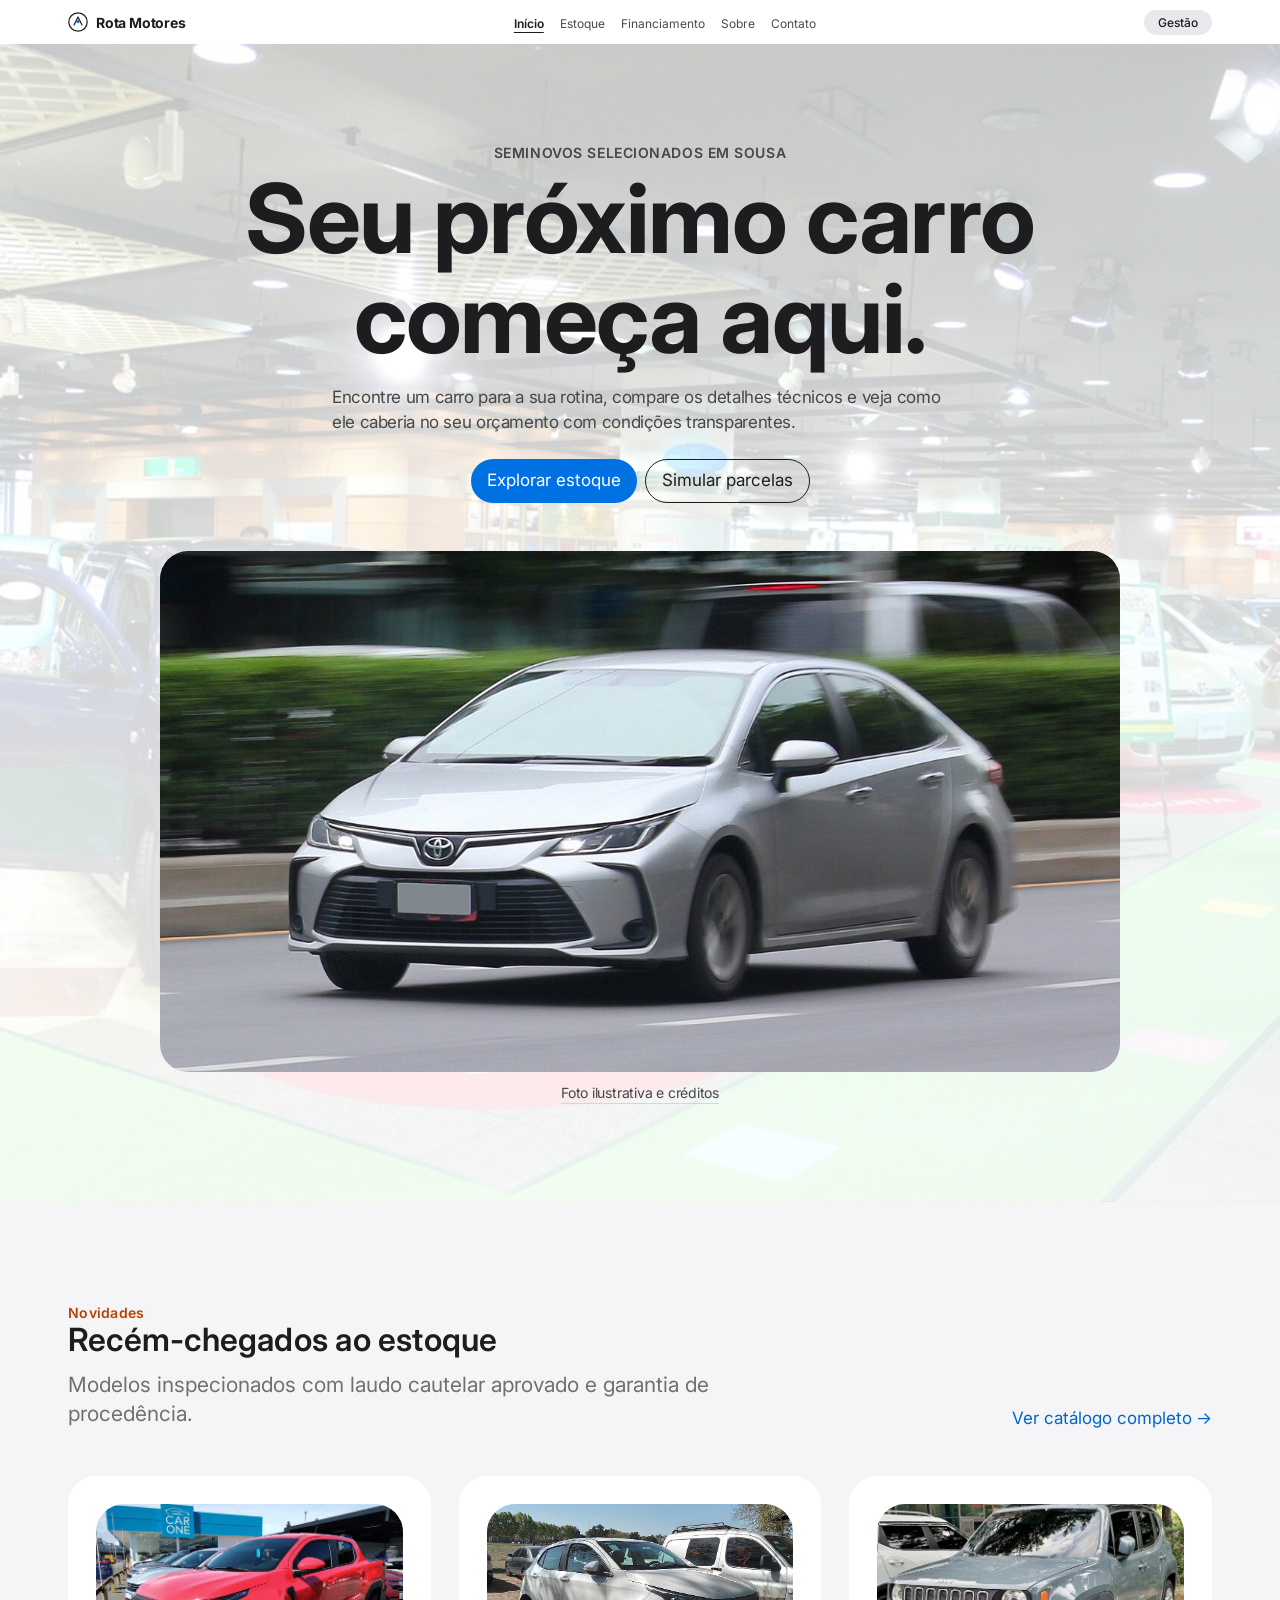
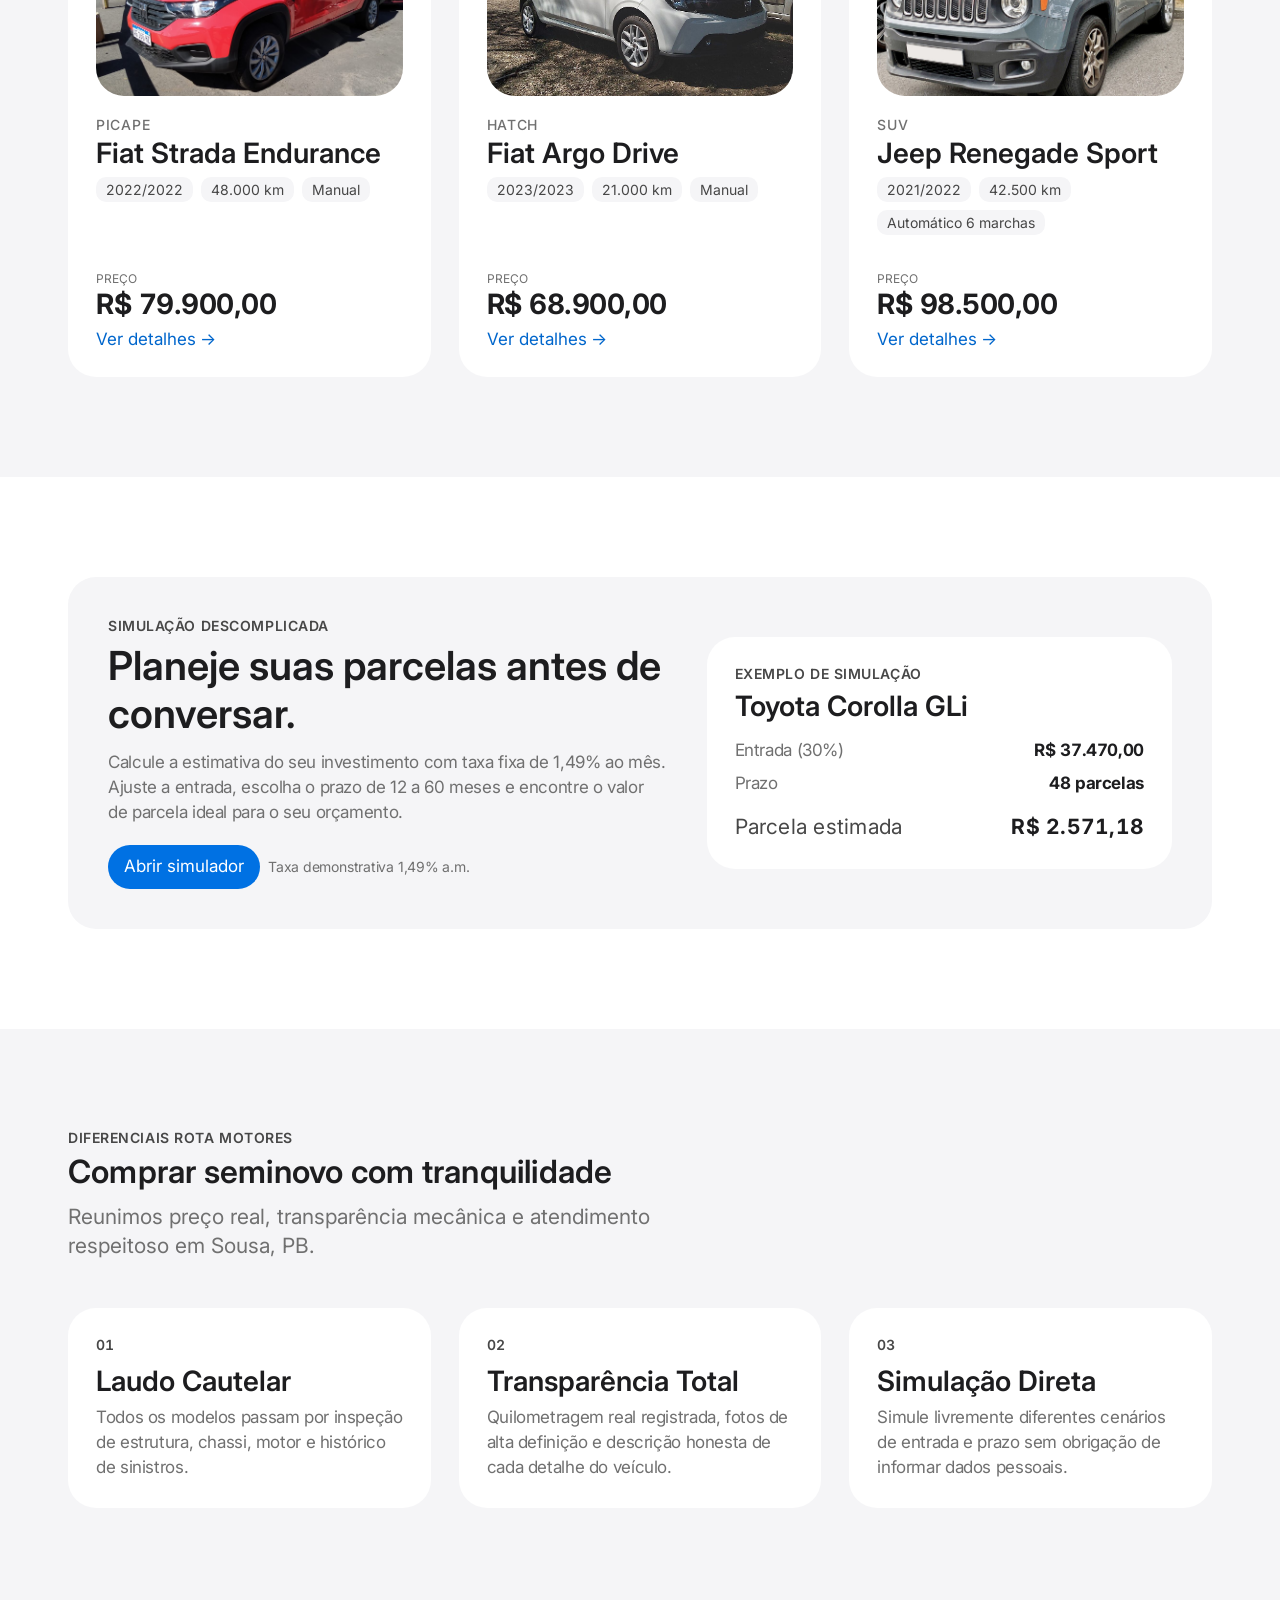
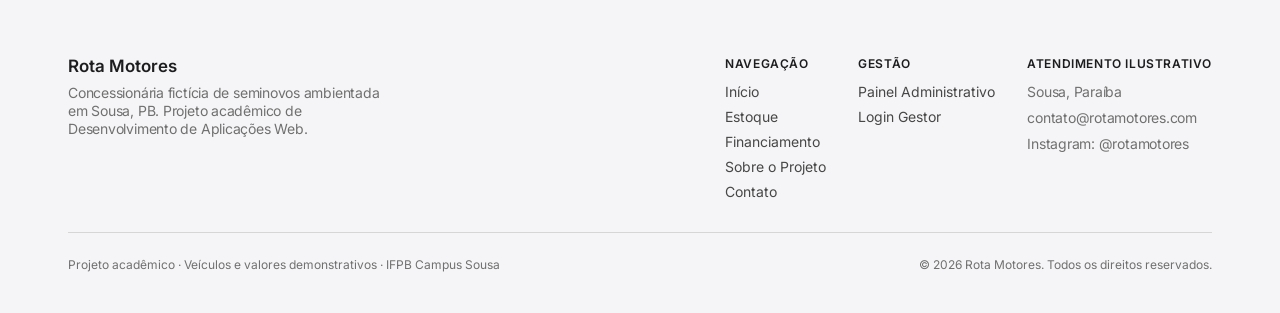
==== commit 31c327de: "Ajustes de backgound e imagens de carros" ====
--- a/site/index.html
+++ b/site/index.html
@@ -51,7 +51,7 @@
 
   <main>
     <!-- Seção Hero — "Cathedral of white space" -->
-    <section class="section section-hero section-white text-center">
+    <section class="section section-hero section-white page-photo text-center">
       <div class="container">
         <span class="section-eyebrow">Seminovos Selecionados em Sousa</span>
         <h1 class="text-display home-hero-title">
@@ -68,8 +68,9 @@
 
         <!-- Imagem Hero em Destaque -->
         <div class="home-hero-media">
-          <img src="assets/images/corolla.svg" alt="Toyota Corolla GLi em destaque na vitrine Rota Motores">
-        </div>
+          <img src="assets/images/corolla.jpg" alt="Foto ilustrativa de um Toyota Corolla prata">
+        </div>
+        <p class="photo-note text-caption color-mid-gray"><a href="sobre.html#creditos-fotos" class="hairline-link">Foto ilustrativa e créditos</a></p>
       </div>
     </section>
 
@@ -90,7 +91,7 @@
           <!-- Renderizado via JS dinamicamente a partir do IndexedDB -->
           <div class="card-showcase">
             <div class="card-media">
-              <img src="assets/images/corolla.svg" alt="Toyota Corolla GLi">
+              <img src="assets/images/corolla.jpg" alt="Toyota Corolla">
             </div>
             <div class="card-body">
               <span class="card-eyebrow">Sedan</span>
@@ -112,7 +113,7 @@
 
           <div class="card-showcase">
             <div class="card-media">
-              <img src="assets/images/renegade.svg" alt="Jeep Renegade Sport">
+              <img src="assets/images/renegade.jpg" alt="Jeep Renegade">
             </div>
             <div class="card-body">
               <span class="card-eyebrow">SUV</span>
@@ -134,7 +135,7 @@
 
           <div class="card-showcase">
             <div class="card-media">
-              <img src="assets/images/argo.svg" alt="Fiat Argo Drive">
+              <img src="assets/images/argo.jpg" alt="Fiat Argo Drive">
             </div>
             <div class="card-body">
               <span class="card-eyebrow">Hatch</span>
@@ -296,7 +297,7 @@
         grid.innerHTML = recentes.map(v => `
           <div class="card-showcase">
             <div class="card-media">
-              <img src="${v.imagemUrl || 'assets/images/corolla.svg'}" alt="${v.nome}">
+              <img src="${v.imagemUrl || 'assets/images/corolla.jpg'}" alt="${v.nome}">
             </div>
             <div class="card-body">
               <span class="card-eyebrow">${v.categoria || 'Seminovo'}</span>
--- a/site/css/design-system.css
+++ b/site/css/design-system.css
@@ -329,6 +329,23 @@
   background-color: var(--color-canvas);
 }
 
+.page-photo {
+  background-image:
+    linear-gradient(180deg, rgba(255, 255, 255, 0.74), rgba(255, 255, 255, 0.9)),
+    url("../assets/images/showroom.jpg");
+  background-position: center;
+  background-size: cover;
+}
+
+.page-photo .section-eyebrow,
+.page-photo .color-mid-gray {
+  color: var(--color-deep-gray);
+}
+
+.photo-note {
+  margin-top: var(--spacing-12);
+}
+
 .section-header {
   margin-bottom: var(--spacing-48);
 }
